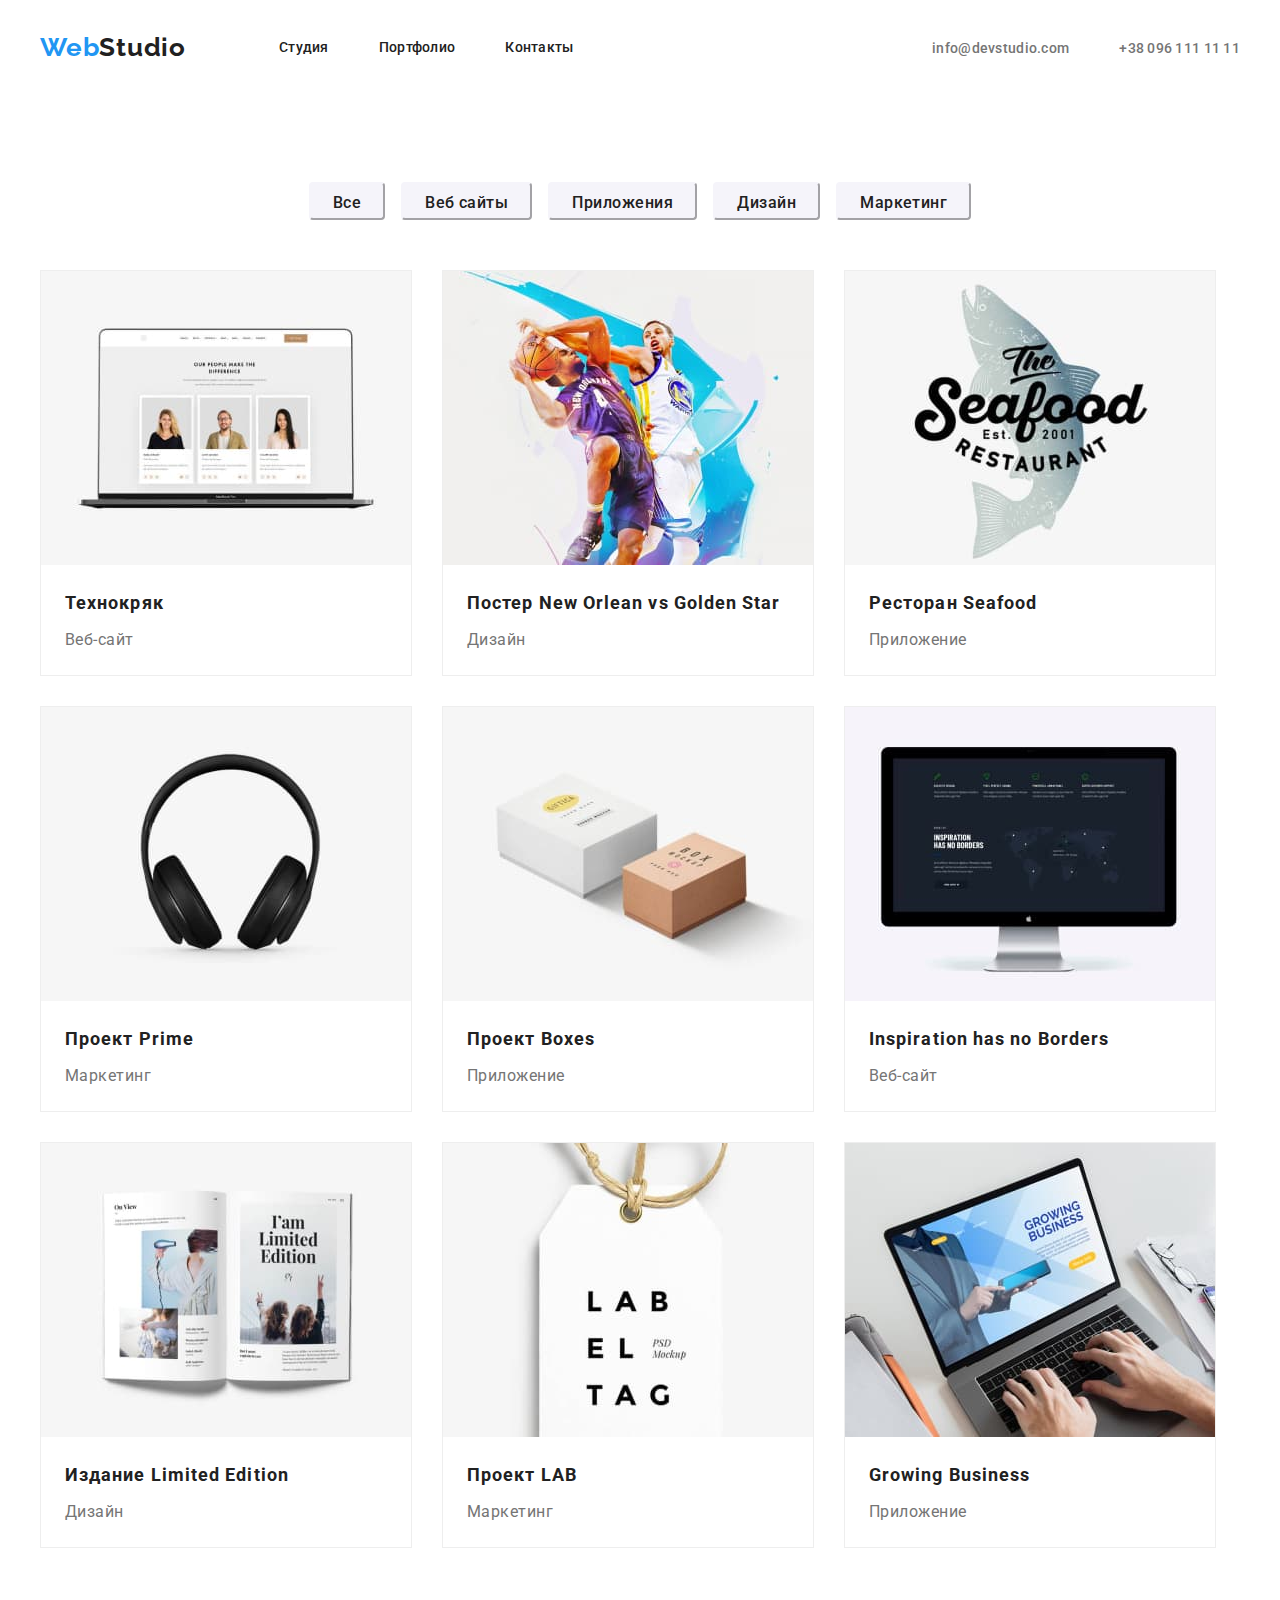
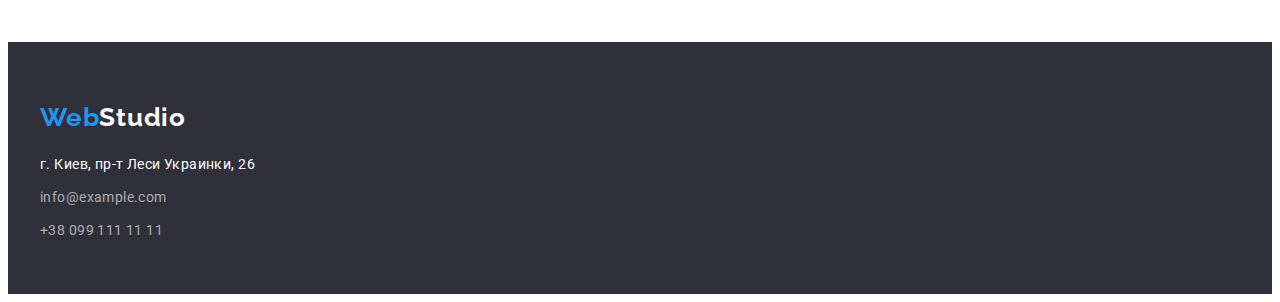
==== portfolio.html @ 6db21815 "дз 3 фікс баг projects portfolio" ====
<!DOCTYPE html>
<html lang="ru">
  <head>
    <meta charset="UTF-8" />
    <meta http-equiv="X-UA-Compatible" content="IE=edge" />
    <meta name="viewport" content="width=device-width, initial-scale=1.0" />
    <title lang="en">Web Studio</title>
    <link
      rel="stylesheet"
      href="https://cdnjs.cloudflare.com/ajax/libs/modern-normalize/1.1.0/modern-normalize.min.css"
      integrity="sha512-wpPYUAdjBVSE4KJnH1VR1HeZfpl1ub8YT/NKx4PuQ5NmX2tKuGu6U/JRp5y+Y8XG2tV+wKQpNHVUX03MfMFn9Q=="
      crossorigin="anonymous"
      referrerpolicy="no-referrer"
    />
    <link href="./css/styles.css" rel="stylesheet" />
    <link rel="preconnect" href="https://fonts.googleapis.com" />
    <link rel="preconnect" href="https://fonts.gstatic.com" crossorigin />
    <link
      href="https://fonts.googleapis.com/css2?family=Raleway:wght@700&family=Roboto:wght@400;500;700;900&display=swap"
      rel="stylesheet"
    />
  </head>
  <body>
    <header class="header">
      <div class="container">
        <nav class="header-nav">
          <a href="./index.html" lang="en" class="header-logo link"
            ><span class="header-web">Web</span><span class="header-studio">Studio</span></a
          >
          <ul class="header-list">
            <li class="header-item list">
              <a href="/" class="header-link-studio link">Студия</a>
            </li>
            <li class="header-item list">
              <a href="./portfolio.html" class="header-link-portfolio link">Портфолио</a>
            </li>
            <li class="header-item list">
              <a href="#footer-address" class="header-link-contacts link">Контакты</a>
            </li>
          </ul>
        </nav>
        <ul class="header-contacts link">
          <li class="header-item list">
            <a href="mailto:info@devstudio.com" class="header-contact link">info@devstudio.com</a>
          </li>
          <li class="header-item list">
            <a href="tel:+380961111111" class="header-contact link">+38 096 111 11 11</a>
          </li>
        </ul>
      </div>
    </header>
    <main class="main">
      <!--Портфоліо-->
      <section class="section-portfolio section">
        <div class="container">
          <!-- <h1 class="visualy-hidden">Портфолио</h1> -->
          <ul class="main-portfolio-buttons">
            <li class="main-portfolio-button-item list">
              <button type="button" class="main-portfolio-button button">Все</button>
            </li>
            <li class="main-portfolio-button-item list">
              <button type="button" class="main-portfolio-button button">Веб сайты</button>
            </li>
            <li class="main-portfolio-button-item list">
              <button type="button" class="main-portfolio-button button">Приложения</button>
            </li>
            <li class="main-portfolio-button-item list">
              <button type="button" class="main-portfolio-button button">Дизайн</button>
            </li>
            <li class="main-portfolio-button-item list">
              <button type="button" class="main-portfolio-button button">Маркетинг</button>
            </li>
          </ul>
          <ul class="main-portfolio-projects">
            <li class="main-portfolio-project-item list">
              <a href="" class="link">
                <img src="./images/tehnokrjak.jpg" alt="Технокряк" width="370" height="294" />
                <h2 class="portfolio-title">Технокряк</h2>
                <p class="portfolio-text">Веб-сайт</p>
              </a>
            </li>
            <li class="main-portfolio-project-item list">
              <a href="" class="link">
                <img
                  src="./images/new_orlean.jpg"
                  alt="Постер New Orlean vs Golden Star"
                  width="370"
                  height="294"
                />
                <h2 class="portfolio-title">Постер New Orlean vs Golden Star</h2>
                <p class="portfolio-text">Дизайн</p>
              </a>
            </li>
            <li class="main-portfolio-project-item list">
              <a href="" class="link">
                <img src="./images/seafood.jpg" alt="Ресторан Seafood" width="370" height="294" />
                <h2 class="portfolio-title">Ресторан Seafood</h2>
                <p class="portfolio-text">Приложение</p>
              </a>
            </li>
            <li class="main-portfolio-project-item list">
              <a href="" class="link">
                <img src="./images/prime.jpg" alt="Проект Prime" width="370" height="294" />
                <h2 class="portfolio-title">Проект Prime</h2>
                <p class="portfolio-text">Маркетинг</p>
              </a>
            </li>
            <li class="main-portfolio-project-item list">
              <a href="" class="link">
                <img src="./images/boxes.jpg" alt="роект Boxes" width="370" height="294" />
                <h2 class="portfolio-title">Проект Boxes</h2>
                <p class="portfolio-text">Приложение</p>
              </a>
            </li>
            <li class="main-portfolio-project-item list">
              <a href="" class="link">
                <img
                  src="./images/inspirations.jpg"
                  alt="Inspiration has no Borders"
                  width="370"
                  height="294"
                />
                <h2 class="portfolio-title">Inspiration has no Borders</h2>
                <p class="portfolio-text">Веб-сайт</p>
              </a>
            </li>
            <li class="main-portfolio-project-item list">
              <a href="" class="link">
                <img
                  src="./images/edition.jpg"
                  alt="Издание Limited Edition"
                  width="370"
                  height="294"
                />
                <h2 class="portfolio-title">Издание Limited Edition</h2>
                <p class="portfolio-text">Дизайн</p>
              </a>
            </li>
            <li class="main-portfolio-project-item list">
              <a href="" class="link">
                <img src="./images/lab.jpg" alt="Проект LAB" width="370" height="294" />
                <h2 class="portfolio-title">Проект LAB</h2>
                <p class="portfolio-text">Маркетинг</p>
              </a>
            </li>
            <li class="main-portfolio-project-item list">
              <a href="" class="link">
                <img src="./images/growing.jpg" alt="Growing Business" width="370" height="294" />
                <h2 class="portfolio-title">Growing Business</h2>
                <p class="portfolio-text">Приложение</p>
              </a>
            </li>
          </ul>
        </div>
      </section>
    </main>
    <footer class="footer">
      <div class="container">
        <a href="./index.html" lang="en" class="footer-logo link"
          ><span class="footer-web">Web</span><span class="footer-studio">Studio</span></a
        >
        <address class="footer-address" id="footer-address">
          <p class="footer-address-text address">г. Киев, пр-т Леси Украинки, 26</p>
          <ul class="footer-address-list">
            <li class="footer-address-item list">
              <a href="mailto:info@example.com" class="footer-contact link">info@example.com</a>
            </li>
            <li class="footer-address-item list">
              <a href="tel:+380991111111" class="footer-contact link">+38 099 111 11 11</a>
            </li>
          </ul>
        </address>
      </div>
    </footer>
  </body>
</html>
---- css/styles.css ----
body {
  font-family: 'Roboto', sans-serif;
}
p,
h1,
h2,
h3,
h4,
h5,
h6 {
  margin: 0;
}

ul,
ul {
  padding-left: 0;
  margin: 0;
}

button {
  cursor: pointer;
}

img {
  display: block;
}

.link {
  text-decoration: none;
}

.list {
  list-style: none;
}

.container {
  width: 1200px;
  padding-left: 15px;
  padding-right: 15px;
  margin: 0 auto;
}

:root {
  --main-color: #212121;
  --second-color: #757575;
  --third-color: #ffffff;
  --fourth-color: #2196f3;
  --background-color: #2f303a;
  --hover-color: #2196f3;
}

.section {
  padding-top: 94px;
  padding-bottom: 94px;
}

/* -----------------------------HEADER---------------------------- */
.header {
  background-color: #ffffff;
  padding-top: 24px;
  padding-bottom: 25px;
}

.header .container {
  display: flex;
  align-items: center;
}

.header-nav {
  display: flex;
  align-items: center;
}

.header-logo {
  font-family: 'Raleway';
  font-weight: 700;
  font-size: 26px;
  line-height: 1.19;
  letter-spacing: 0.03em;
  margin-right: 93px;
}

.header-web {
  color: var(--fourth-color);
}
.header-studio {
  color: var(--main-color);
}

.header-list {
  font-weight: 500;
  font-size: 14px;
  line-height: 1.38;
  letter-spacing: 0.02em;
  color: var(--main-color);
  display: flex;
  /* margin-right: 331px; */
}

.header-item:not(:last-child) {
  margin-right: 50px;
}

.header-link-studio {
  color: var(--main-color);
}

.header-link-portfolio {
  color: var(--main-color);
}
.header-link-contacts {
  color: var(--main-color);
}

.header-link-studio:hover,
.header-link-studio:focus,
.header-link-studio:active {
  color: var(--hover-color);
}

.header-link-portfolio:hover,
.header-link-portfolio:focus,
.header-link-portfolio:active {
  color: var(--hover-color);
}

.header-link-contacts:hover,
.header-link-contacts:focus,
.header-link-contacts:active {
  color: var(--hover-color);
}

.header-contacts {
  display: flex;
  margin-left: auto;
}
.header-contact {
  font-weight: 500;
  font-size: 14px;
  line-height: 16px;
  letter-spacing: 0.02em;
  color: var(--second-color);
}

.header-contact:hover,
.header-contact:focus {
  color: var(--hover-color);
}

/* -----------------------------MAIN-ORDER---------------------------- */

.main-order {
  background-color: var(--background-color);
  padding-top: 200px;
  padding-bottom: 200px;
}

.main-order-title {
  font-weight: 900;
  font-size: 44px;
  line-height: 1.36;
  text-align: center;
  letter-spacing: 0.06em;
  text-transform: uppercase;
  color: var(--third-color);
  max-width: 696px;
  height: 120px;
  margin-bottom: 30px;
  margin-left: auto;
  margin-right: auto;
  display: block;
}

.main-order-button {
  font-family: inherit;
  font-weight: 700;
  font-size: 16px;
  line-height: 1.88;
  text-align: center;
  letter-spacing: 0.06em;
  color: var(--third-color);
  background-color: var(--hover-color);
  width: 200px;
  height: 50px;
  border-radius: 4px;
  margin: 0 auto;
  display: block;
}

.main-order-button:hover,
.main-order-button:focus {
  color: var(--main-color);
  background-color: #f5f4fa;
}

/* -----------------------------MAIN-BENEFITS---------------------------- */

.main-benefits {
  margin-bottom: 94px;
}

.main-benefits-title {
  /* visibility: hidden; */
}
.main-benefits-list {
  display: flex;
  margin-left: -30px;
  /* display: flex;
  justify-content: space-between; */
}
.main-benefits-item {
  max-width: 270px;
  height: 101;
  flex-basis: calc((100% - 120px) / 4);
  margin-left: 30px;
}
.main-benefits-item-title {
  font-weight: 700;
  font-size: 14px;
  line-height: 1.14;
  letter-spacing: 0.03em;
  text-transform: uppercase;
  color: var(--main-color);
  margin-bottom: 10px;
}

.main-benefits-item-text {
  font-size: 14px;
  line-height: 1.71;
  letter-spacing: 0.03em;
  color: var(--second-color);
}
/* -----------------------------MAIN-SERVICES---------------------------- */
.main-services {
}

.main-services-title {
  font-weight: 700;
  font-size: 36px;
  line-height: 1.17;
  text-align: center;
  letter-spacing: 0.03em;
  color: var(--main-color);
  margin-bottom: 50px;
}
.main-services-list {
  display: flex;
  margin-left: -30px;
  width: 370px;
  height: auto;
  /* display: flex;
  justify-content: space-between; */
}
.main-services-item {
  flex-basis: culc((100% - 90px) / 3);
  margin-left: 30px;
  max-width: 370px;
  height: auto;
}

/* -----------------------------MAIN-TEAM---------------------------- */

.main-team {
  background-color: #f5f4fa;
}
.main-team-title {
  font-weight: 700;
  font-size: 36px;
  line-height: 1.17;
  text-align: center;
  letter-spacing: 0.03em;
  color: var(--main-color);
  padding-top: 0px;
  padding-bottom: 50px;
}
.main-team-list {
  display: flex;
  margin-left: -30px;
  /* justify-content: space-between; */
}

.main-team-item {
  flex-basis: culc((100% - 120px) / 4);
  margin-left: 30px;
  max-width: 270px;
  height: 368;
  background: #ffffff;
  box-shadow: 0px 1px 3px rgba(0, 0, 0, 0.12), 0px 1px 1px rgba(0, 0, 0, 0.14),
    m 0px 2px 1px rgba(0, 0, 0, 0.2);
  border-radius: 0px 0px 4px 4px;
}
.main-team-item-title {
  font-weight: 500;
  font-size: 16px;
  line-height: 1.19;
  text-align: center;
  letter-spacing: 0.03em;
  color: var(--main-color);
  margin-top: 30px;
  margin-bottom: 10px;
}

.main-team-item-text {
  font-size: 16px;
  line-height: 1.19;
  text-align: center;
  letter-spacing: 0.03em;
  color: var(--second-color);
  padding-bottom: 30px;
}

/* -----------------------------MAIN-PORTFOLIO---------------------------- */

.main-portfolio-buttons {
  display: flex;
  justify-content: center;
}

.main-portfolio-button-item {
  padding: 0 8px;
  margin-bottom: 50px;
}

.main-portfolio-button {
  font-family: inherit;
  font-weight: 500;
  font-size: 16px;
  line-height: 1.62;
  text-align: center;
  letter-spacing: 0.03em;
  color: var(--main-color);
  background-color: #f5f4fa;
  width: auto;
  height: 38px;
  border-radius: 4px;
  border-color: #f5f4fa;
  display: block;
  padding: 6px 22px;
}

.main-portfolio-button:hover,
.main-portfolio-button:focus {
  color: var(--third-color);
  background-color: var(--hover-color);
}

.main-portfolio-projects {
  display: flex;
  flex-wrap: wrap;
  margin-left: -30px;
  margin-top: -30px;
}

.main-portfolio-project-item {
  flex-basis: calc((100% - 270px) / 9);
  margin-left: 30px;
  margin-top: 30px;
  background: #ffffff;
  border: 1px solid #eeeeee;
  box-sizing: border-box;
}

.portfolio-title {
  font-weight: 700;
  font-size: 18px;
  line-height: 2;
  letter-spacing: 0.06em;
  color: var(--main-color);
  margin-top: 20px;
  margin-bottom: 4px;
  padding-left: 24px;
}

.portfolio-text {
  font-size: 16px;
  line-height: 1.88;
  letter-spacing: 0.03em;
  color: var(--second-color);
  padding-bottom: 20px;
  padding-left: 24px;
}

/* -----------------------------FOOTER---------------------------- */
.footer {
  background-color: var(--background-color);
  padding-top: 60px;
  padding-bottom: 60px;
}

.footer-logo {
  font-family: 'Raleway';
  font-weight: 700;
  font-size: 26px;
  line-height: 1.19;
  letter-spacing: 0.03em;
}

.footer-web {
  color: var(--fourth-color);
}
.footer-studio {
  color: var(--third-color);
}

.footer-address {
  min-width: 231px;
  height: 81px;
  margin-top: 20px;
}

.footer-address-text {
  font-size: 14px;
  line-height: 1.71;
  letter-spacing: 0.03em;
  color: #ffffff;
  margin-bottom: 9px;
}

.footer-address-item {
  margin-bottom: 9px;
}

.footer-contact {
  font-size: 14px;
  line-height: 1.71;
  letter-spacing: 0.03em;
  color: rgba(255, 255, 255, 0.6);
}

.footer-contact:hover,
.footer-contact:focus {
  color: #ffffff;
}

.address {
  font-style: normal;
}

.footer-address-list {
  font-style: normal;
}
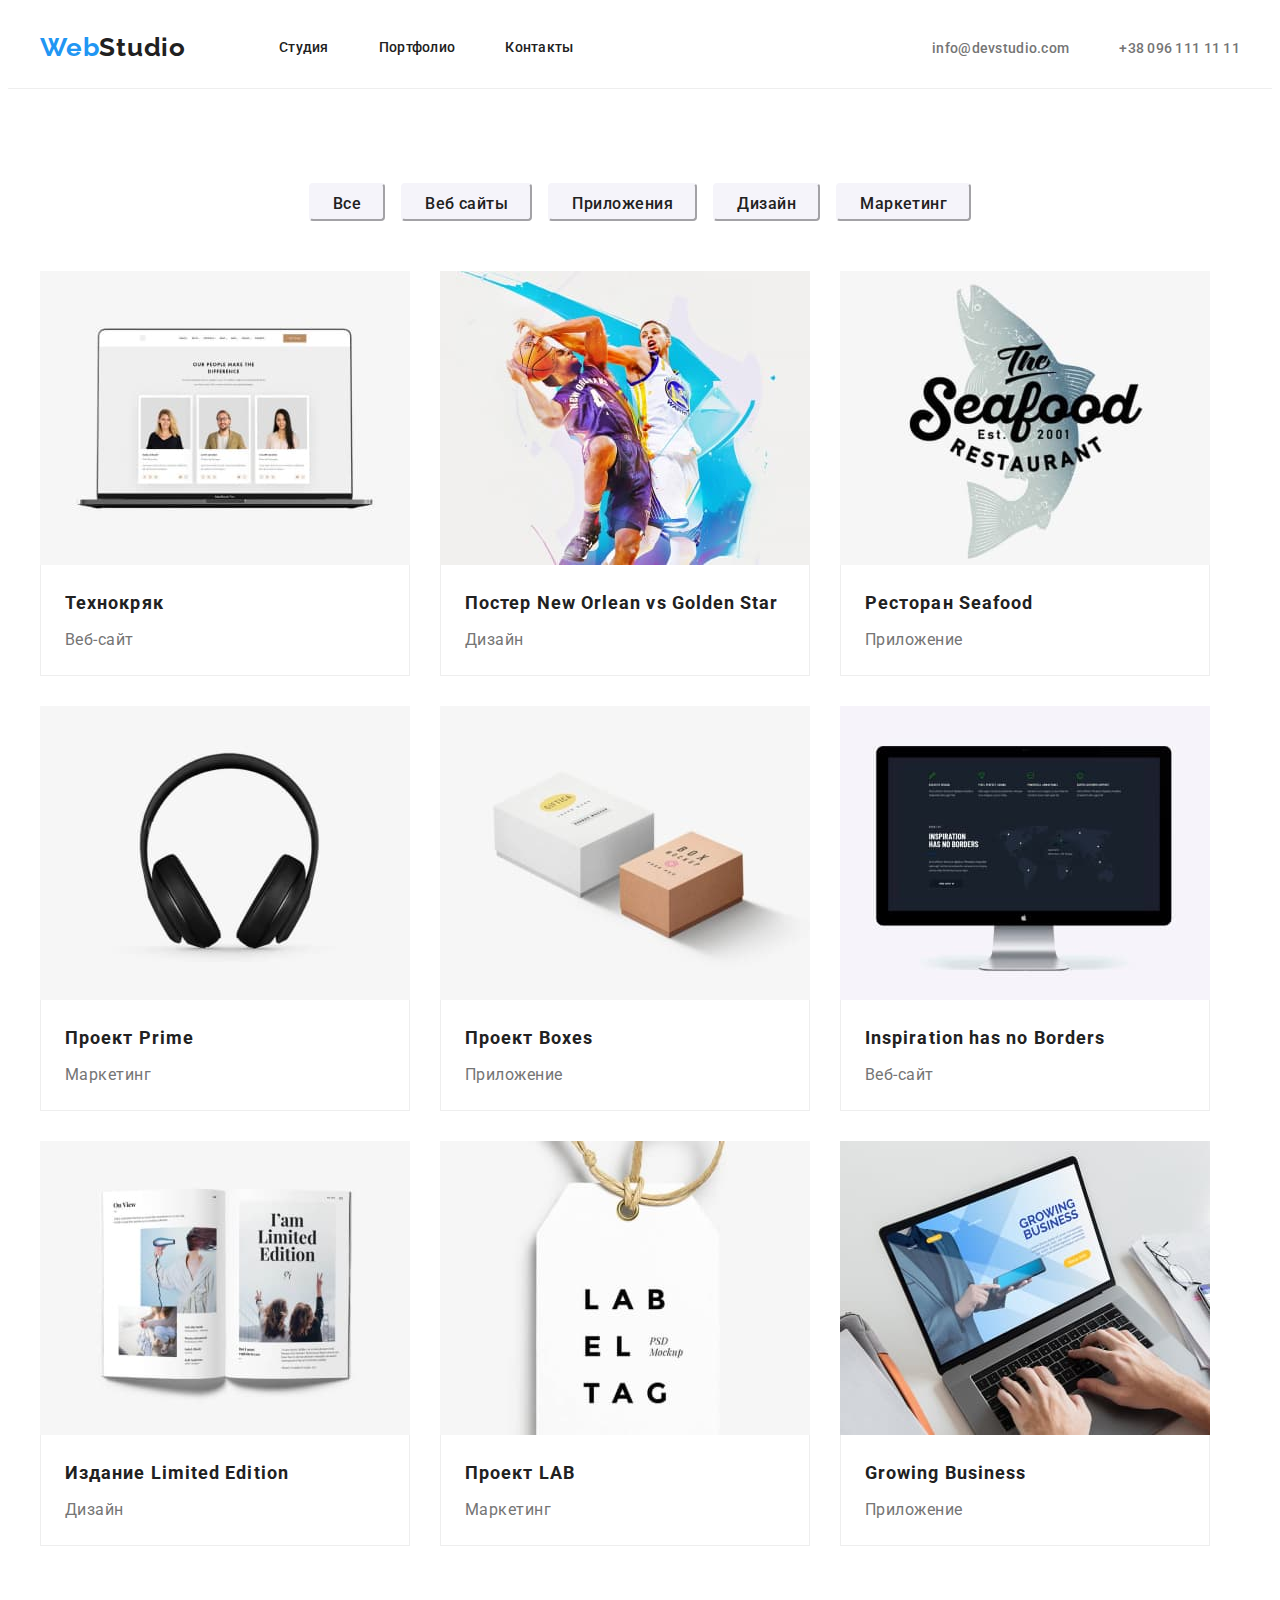
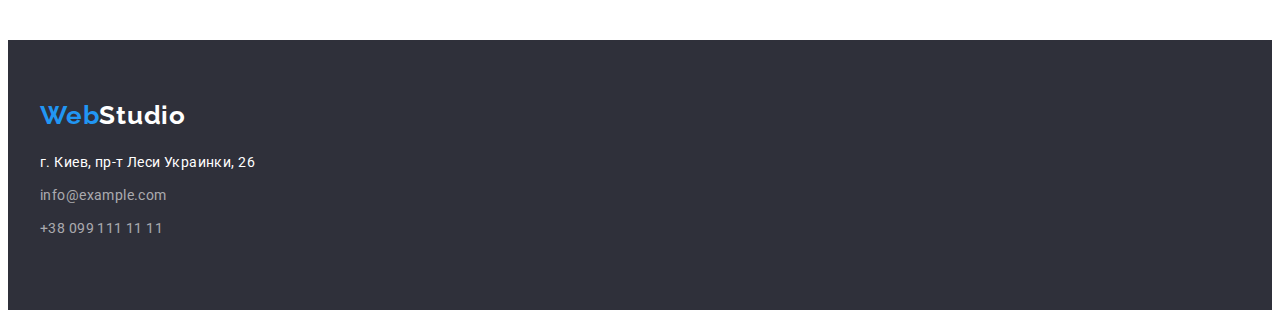
==== commit 468f062c: "ДЗ 3: добавляє бордер на header і бордер на низ карток портфоліо" ====
--- a/portfolio.html
+++ b/portfolio.html
@@ -74,9 +74,11 @@
           <ul class="main-portfolio-projects">
             <li class="main-portfolio-project-item list">
               <a href="" class="link">
-                <img src="./images/tehnokrjak.jpg" alt="Технокряк" width="370" height="294" />
-                <h2 class="portfolio-title">Технокряк</h2>
-                <p class="portfolio-text">Веб-сайт</p>
+                <img src="./images/tehnokrjak.jpg" alt="Технокряк" width="370" auto />
+                <div class="portfolio-text-border">
+                  <h2 class="portfolio-title">Технокряк</h2>
+                  <p class="portfolio-text">Веб-сайт</p>
+                </div>
               </a>
             </li>
             <li class="main-portfolio-project-item list">
@@ -85,31 +87,39 @@
                   src="./images/new_orlean.jpg"
                   alt="Постер New Orlean vs Golden Star"
                   width="370"
-                  height="294"
+                  auto
                 />
-                <h2 class="portfolio-title">Постер New Orlean vs Golden Star</h2>
-                <p class="portfolio-text">Дизайн</p>
+                <div class="portfolio-text-border">
+                  <h2 class="portfolio-title">Постер New Orlean vs Golden Star</h2>
+                  <p class="portfolio-text">Дизайн</p>
+                </div>
               </a>
             </li>
             <li class="main-portfolio-project-item list">
               <a href="" class="link">
-                <img src="./images/seafood.jpg" alt="Ресторан Seafood" width="370" height="294" />
-                <h2 class="portfolio-title">Ресторан Seafood</h2>
-                <p class="portfolio-text">Приложение</p>
+                <img src="./images/seafood.jpg" alt="Ресторан Seafood" width="370" auto />
+                <div class="portfolio-text-border">
+                  <h2 class="portfolio-title">Ресторан Seafood</h2>
+                  <p class="portfolio-text">Приложение</p>
+                </div>
               </a>
             </li>
             <li class="main-portfolio-project-item list">
               <a href="" class="link">
-                <img src="./images/prime.jpg" alt="Проект Prime" width="370" height="294" />
-                <h2 class="portfolio-title">Проект Prime</h2>
-                <p class="portfolio-text">Маркетинг</p>
+                <img src="./images/prime.jpg" alt="Проект Prime" width="370" auto />
+                <div class="portfolio-text-border">
+                  <h2 class="portfolio-title">Проект Prime</h2>
+                  <p class="portfolio-text">Маркетинг</p>
+                </div>
               </a>
             </li>
             <li class="main-portfolio-project-item list">
               <a href="" class="link">
-                <img src="./images/boxes.jpg" alt="роект Boxes" width="370" height="294" />
-                <h2 class="portfolio-title">Проект Boxes</h2>
-                <p class="portfolio-text">Приложение</p>
+                <img src="./images/boxes.jpg" alt="роект Boxes" width="370" auto />
+                <div class="portfolio-text-border">
+                  <h2 class="portfolio-title">Проект Boxes</h2>
+                  <p class="portfolio-text">Приложение</p>
+                </div>
               </a>
             </li>
             <li class="main-portfolio-project-item list">
@@ -118,36 +128,39 @@
                   src="./images/inspirations.jpg"
                   alt="Inspiration has no Borders"
                   width="370"
-                  height="294"
+                  auto
                 />
-                <h2 class="portfolio-title">Inspiration has no Borders</h2>
-                <p class="portfolio-text">Веб-сайт</p>
+                <div class="portfolio-text-border">
+                  <h2 class="portfolio-title">Inspiration has no Borders</h2>
+                  <p class="portfolio-text">Веб-сайт</p>
+                </div>
               </a>
             </li>
             <li class="main-portfolio-project-item list">
               <a href="" class="link">
-                <img
-                  src="./images/edition.jpg"
-                  alt="Издание Limited Edition"
-                  width="370"
-                  height="294"
-                />
-                <h2 class="portfolio-title">Издание Limited Edition</h2>
-                <p class="portfolio-text">Дизайн</p>
+                <img src="./images/edition.jpg" alt="Издание Limited Edition" width="370" auto />
+                <div class="portfolio-text-border">
+                  <h2 class="portfolio-title">Издание Limited Edition</h2>
+                  <p class="portfolio-text">Дизайн</p>
+                </div>
               </a>
             </li>
             <li class="main-portfolio-project-item list">
               <a href="" class="link">
-                <img src="./images/lab.jpg" alt="Проект LAB" width="370" height="294" />
-                <h2 class="portfolio-title">Проект LAB</h2>
-                <p class="portfolio-text">Маркетинг</p>
+                <img src="./images/lab.jpg" alt="Проект LAB" width="370" auto />
+                <div class="portfolio-text-border">
+                  <h2 class="portfolio-title">Проект LAB</h2>
+                  <p class="portfolio-text">Маркетинг</p>
+                </div>
               </a>
             </li>
             <li class="main-portfolio-project-item list">
               <a href="" class="link">
-                <img src="./images/growing.jpg" alt="Growing Business" width="370" height="294" />
-                <h2 class="portfolio-title">Growing Business</h2>
-                <p class="portfolio-text">Приложение</p>
+                <img src="./images/growing.jpg" alt="Growing Business" width="370" auto />
+                <div class="portfolio-text-border">
+                  <h2 class="portfolio-title">Growing Business</h2>
+                  <p class="portfolio-text">Приложение</p>
+                </div>
               </a>
             </li>
           </ul>
--- a/css/styles.css
+++ b/css/styles.css
@@ -59,6 +59,7 @@
   background-color: #ffffff;
   padding-top: 24px;
   padding-bottom: 25px;
+  border-bottom: 1px solid #eeeeee;
 }
 
 .header .container {
@@ -164,7 +165,7 @@
   text-transform: uppercase;
   color: var(--third-color);
   max-width: 696px;
-  height: 120px;
+  height: auto;
   margin-bottom: 30px;
   margin-left: auto;
   margin-right: auto;
@@ -282,6 +283,7 @@
 .main-team-item {
   flex-basis: culc((100% - 120px) / 4);
   margin-left: 30px;
+
   max-width: 270px;
   height: 368;
   background: #ffffff;
@@ -347,6 +349,8 @@
 .main-portfolio-projects {
   display: flex;
   flex-wrap: wrap;
+  /* justify-content: space-between; */
+
   margin-left: -30px;
   margin-top: -30px;
 }
@@ -355,10 +359,18 @@
   flex-basis: calc((100% - 270px) / 9);
   margin-left: 30px;
   margin-top: 30px;
-  background: #ffffff;
-  border: 1px solid #eeeeee;
-  box-sizing: border-box;
-}
+}
+
+.portfolio-text-border {
+  border-left: 1px solid #eeeeee;
+  border-right: 1px solid #eeeeee;
+  border-bottom: 1px solid #eeeeee;
+}
+
+/* .main-portfolio-project-item:not(:last-child) {
+  margin-right: 30px;
+  margin-bottom: 30px; 
+} */
 
 .portfolio-title {
   font-weight: 700;
@@ -366,7 +378,7 @@
   line-height: 2;
   letter-spacing: 0.06em;
   color: var(--main-color);
-  margin-top: 20px;
+  padding-top: 20px;
   margin-bottom: 4px;
   padding-left: 24px;
 }
@@ -404,7 +416,8 @@
 
 .footer-address {
   min-width: 231px;
-  height: 81px;
+  height: auto;
+  /* height: 81px; */
   margin-top: 20px;
 }
 
